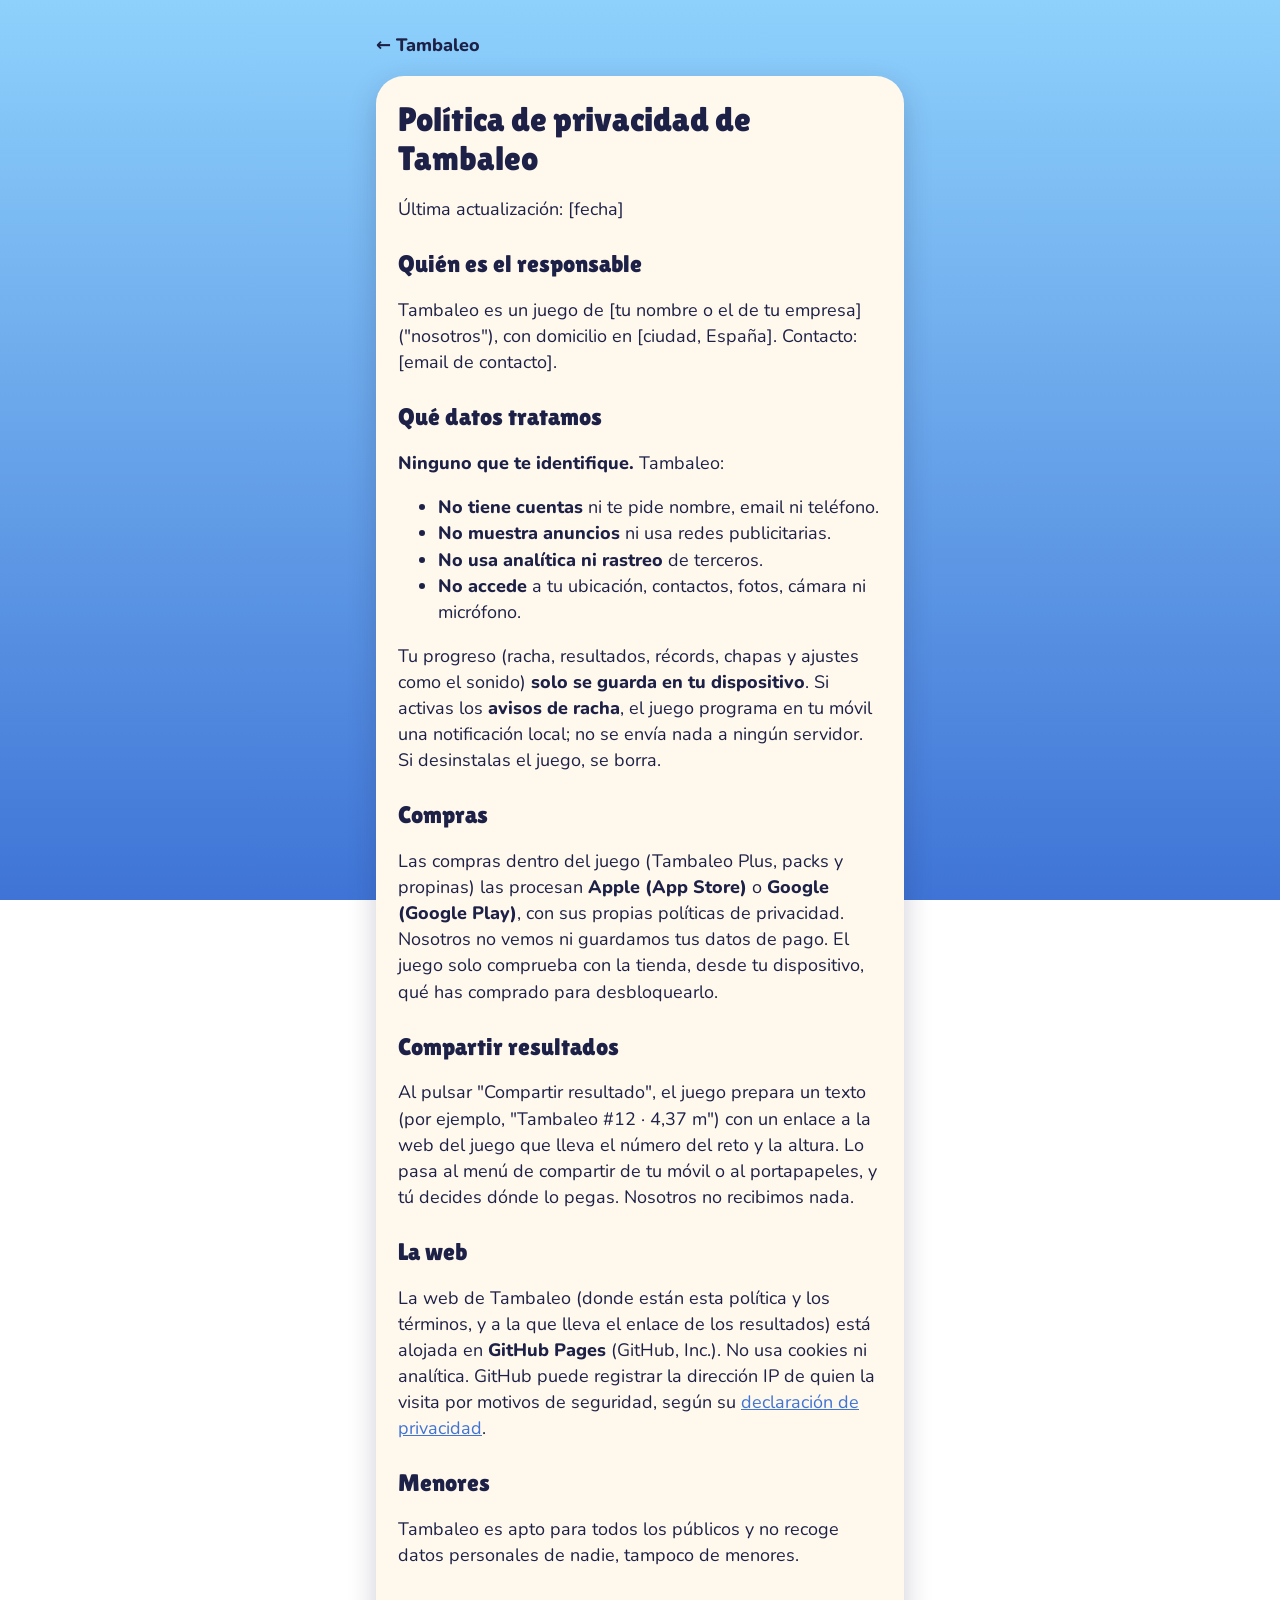
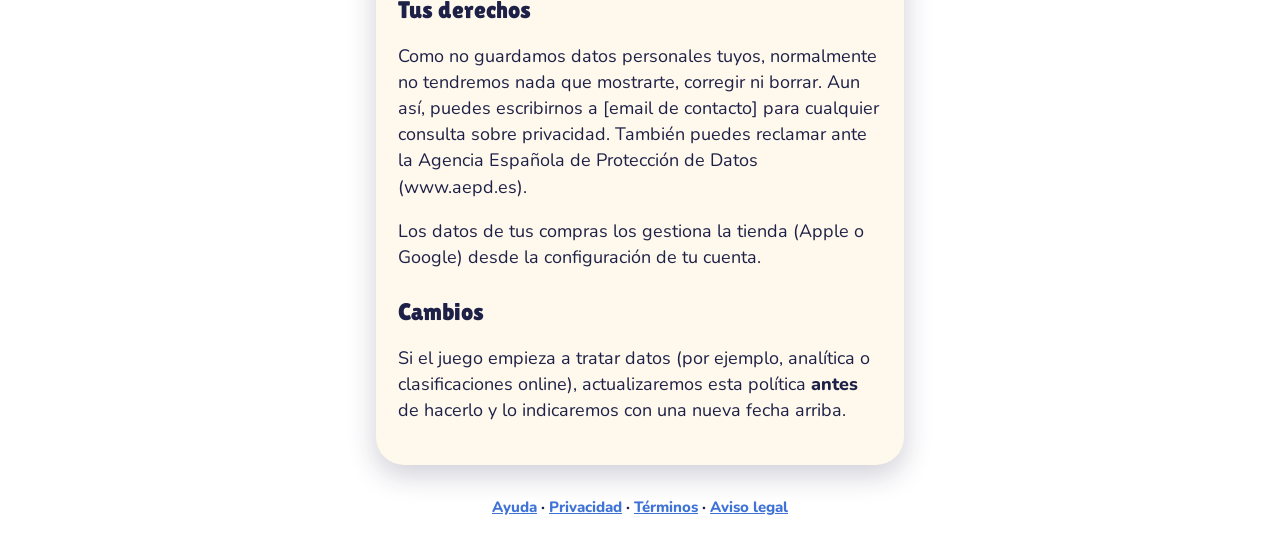
==== privacidad.html @ e9b84787 "Web de Tambaleo Página a la que lleva el resultado compartido (?r=reto&m=altura), ayuda y textos leg" ====
<!doctype html>
<html lang="es">
<head>
<meta charset="utf-8">
<meta name="viewport" content="width=device-width, initial-scale=1">
<title>Política de privacidad · Tambaleo</title>
<meta name="theme-color" content="#8ed1fc">
<link rel="icon" href="icon-192.png">
<link rel="stylesheet" href="estilo.css">
<link rel="canonical" href="https://asp161.github.io/tambaleo-web/">
</head>
<body class="doc">
<main>
<a class="back" href="./">← Tambaleo</a>
<article class="card">
<h1>Política de privacidad de Tambaleo</h1>
<p>Última actualización: [fecha]</p>
<h2>Quién es el responsable</h2>
<p>Tambaleo es un juego de [tu nombre o el de tu empresa] ("nosotros"), con domicilio en [ciudad, España]. Contacto: [email de contacto].</p>
<h2>Qué datos tratamos</h2>
<p><strong>Ninguno que te identifique.</strong> Tambaleo:</p>
<ul><li>
<strong>No tiene cuentas</strong> ni te pide nombre, email ni teléfono.
</li><li>
<strong>No muestra anuncios</strong> ni usa redes publicitarias.
</li><li>
<strong>No usa analítica ni rastreo</strong> de terceros.
</li><li>
<strong>No accede</strong> a tu ubicación, contactos, fotos, cámara ni micrófono.
</li></ul>
<p>Tu progreso (racha, resultados, récords, chapas y ajustes como el sonido) <strong>solo se guarda en tu dispositivo</strong>. Si activas los <strong>avisos de racha</strong>, el juego programa en tu móvil una notificación local; no se envía nada a ningún servidor. Si desinstalas el juego, se borra.</p>
<h2>Compras</h2>
<p>Las compras dentro del juego (Tambaleo Plus, packs y propinas) las procesan <strong>Apple (App Store)</strong> o <strong>Google (Google Play)</strong>, con sus propias políticas de privacidad. Nosotros no vemos ni guardamos tus datos de pago. El juego solo comprueba con la tienda, desde tu dispositivo, qué has comprado para desbloquearlo.</p>
<h2>Compartir resultados</h2>
<p>Al pulsar "Compartir resultado", el juego prepara un texto (por ejemplo, "Tambaleo #12 · 4,37 m") con un enlace a la web del juego que lleva el número del reto y la altura. Lo pasa al menú de compartir de tu móvil o al portapapeles, y tú decides dónde lo pegas. Nosotros no recibimos nada.</p>
<h2>La web</h2>
<p>La web de Tambaleo (donde están esta política y los términos, y a la que lleva el enlace de los resultados) está alojada en <strong>GitHub Pages</strong> (GitHub, Inc.). No usa cookies ni analítica. GitHub puede registrar la dirección IP de quien la visita por motivos de seguridad, según su <a href="https://docs.github.com/es/site-policy/privacy-policies/github-general-privacy-statement">declaración de privacidad</a>.</p>
<h2>Menores</h2>
<p>Tambaleo es apto para todos los públicos y no recoge datos personales de nadie, tampoco de menores.</p>
<h2>Tus derechos</h2>
<p>Como no guardamos datos personales tuyos, normalmente no tendremos nada que mostrarte, corregir ni borrar. Aun así, puedes escribirnos a [email de contacto] para cualquier consulta sobre privacidad. También puedes reclamar ante la Agencia Española de Protección de Datos (www.aepd.es).</p>
<p>Los datos de tus compras los gestiona la tienda (Apple o Google) desde la configuración de tu cuenta.</p>
<h2>Cambios</h2>
<p>Si el juego empieza a tratar datos (por ejemplo, analítica o clasificaciones online), actualizaremos esta política <strong>antes</strong> de hacerlo y lo indicaremos con una nueva fecha arriba.</p>
</article>
</main>
<footer><a href="soporte.html">Ayuda</a> · <a href="privacidad.html">Privacidad</a> · <a href="terminos.html">Términos</a> · <a href="aviso-legal.html">Aviso legal</a></footer>
</body>
</html>
---- estilo.css ----
/* Web de Tambaleo: mismos colores y letras que el juego. */
@font-face { font-family: Lilita; src: url(fonts/LilitaOne.woff2) format("woff2"); font-display: swap; }
@font-face { font-family: Nunito; src: url(fonts/Nunito-ExtraBold.woff2) format("woff2"); font-weight: 800; font-display: swap; }
@font-face { font-family: Nunito; src: url(fonts/Nunito-Regular.woff2) format("woff2"); font-weight: 400; font-display: swap; }

:root {
  --sky: #8ed1fc; --sky-deep: #3f74d6; --ink: #1e2147; --ink-soft: #4a4f7a;
  --paper: #fff8ec; --tomato: #ff5a36; --tomato-dark: #c73a1d;
  --mustard: #ffc845; --mustard-dark: #d69a12; --stone: #c9c3b8;
}
* { box-sizing: border-box; }
html { -webkit-text-size-adjust: 100%; }
body {
  margin: 0; min-height: 100vh; color: var(--ink);
  font: 800 18px/1.45 Nunito, system-ui, sans-serif;
  background: linear-gradient(var(--sky), var(--sky-deep)) fixed;
  display: flex; flex-direction: column; align-items: center;
}
main { width: 100%; max-width: 560px; padding: 32px 16px 8px; display: flex; flex-direction: column; align-items: center; gap: 18px; text-align: center; }
.icon { width: 96px; height: 96px; border-radius: 22px; box-shadow: 0 10px 24px rgba(30, 33, 71, .3); }
h1 {
  margin: 0; font: 400 clamp(56px, 16vw, 84px)/1 Lilita, sans-serif; color: var(--paper);
  -webkit-text-stroke: 10px var(--ink); paint-order: stroke fill; letter-spacing: 1px;
}
.tagline { margin: 0; font-size: 20px; }
.card {
  width: 100%; background: var(--paper); border-radius: 28px; padding: 24px 20px;
  box-shadow: 0 10px 28px rgba(30, 33, 71, .22);
}
.kicker { margin: 0; color: var(--ink-soft); font-size: 15px; letter-spacing: .5px; text-transform: uppercase; }
.height { margin: 4px 0 0; font: 400 72px/1.05 Lilita, sans-serif; }
.title { margin: 2px 0 8px; font-size: 22px; }
.ask { margin: 0; color: var(--ink-soft); }
.buttons { width: 100%; display: flex; flex-direction: column; gap: 12px; }
.btn {
  display: block; padding: 16px 20px 20px; border-radius: 24px; text-decoration: none;
  font: 400 24px/1.1 Lilita, sans-serif; color: var(--paper); background: var(--tomato);
  border-bottom: 7px solid var(--tomato-dark);
}
.btn.secondary { color: var(--ink); background: var(--mustard); border-bottom-color: var(--mustard-dark); }
.btn.off { color: var(--ink-soft); background: var(--paper); border-bottom-color: var(--stone); pointer-events: none; }
.shot { width: min(300px, 80%); border-radius: 26px; box-shadow: 0 18px 40px rgba(30, 33, 71, .35); }
.points { list-style: none; margin: 0; padding: 0; display: grid; gap: 8px; }
footer { padding: 24px 16px 32px; font-size: 15px; color: var(--ink); text-align: center; }
footer a { color: var(--ink); }

/* Textos legales */
.doc main { text-align: left; align-items: stretch; }
.doc .card { padding: 24px 22px; font-weight: 400; }
.doc h1 { font-size: 34px; -webkit-text-stroke: 0; color: var(--ink); text-align: left; letter-spacing: 0; line-height: 1.15; }
.doc h2 { font: 400 24px/1.2 Lilita, sans-serif; margin: 28px 0 6px; }
.doc strong { font-weight: 800; }
.doc a { color: var(--sky-deep); }
.doc .back { font-weight: 800; color: var(--ink); text-decoration: none; }
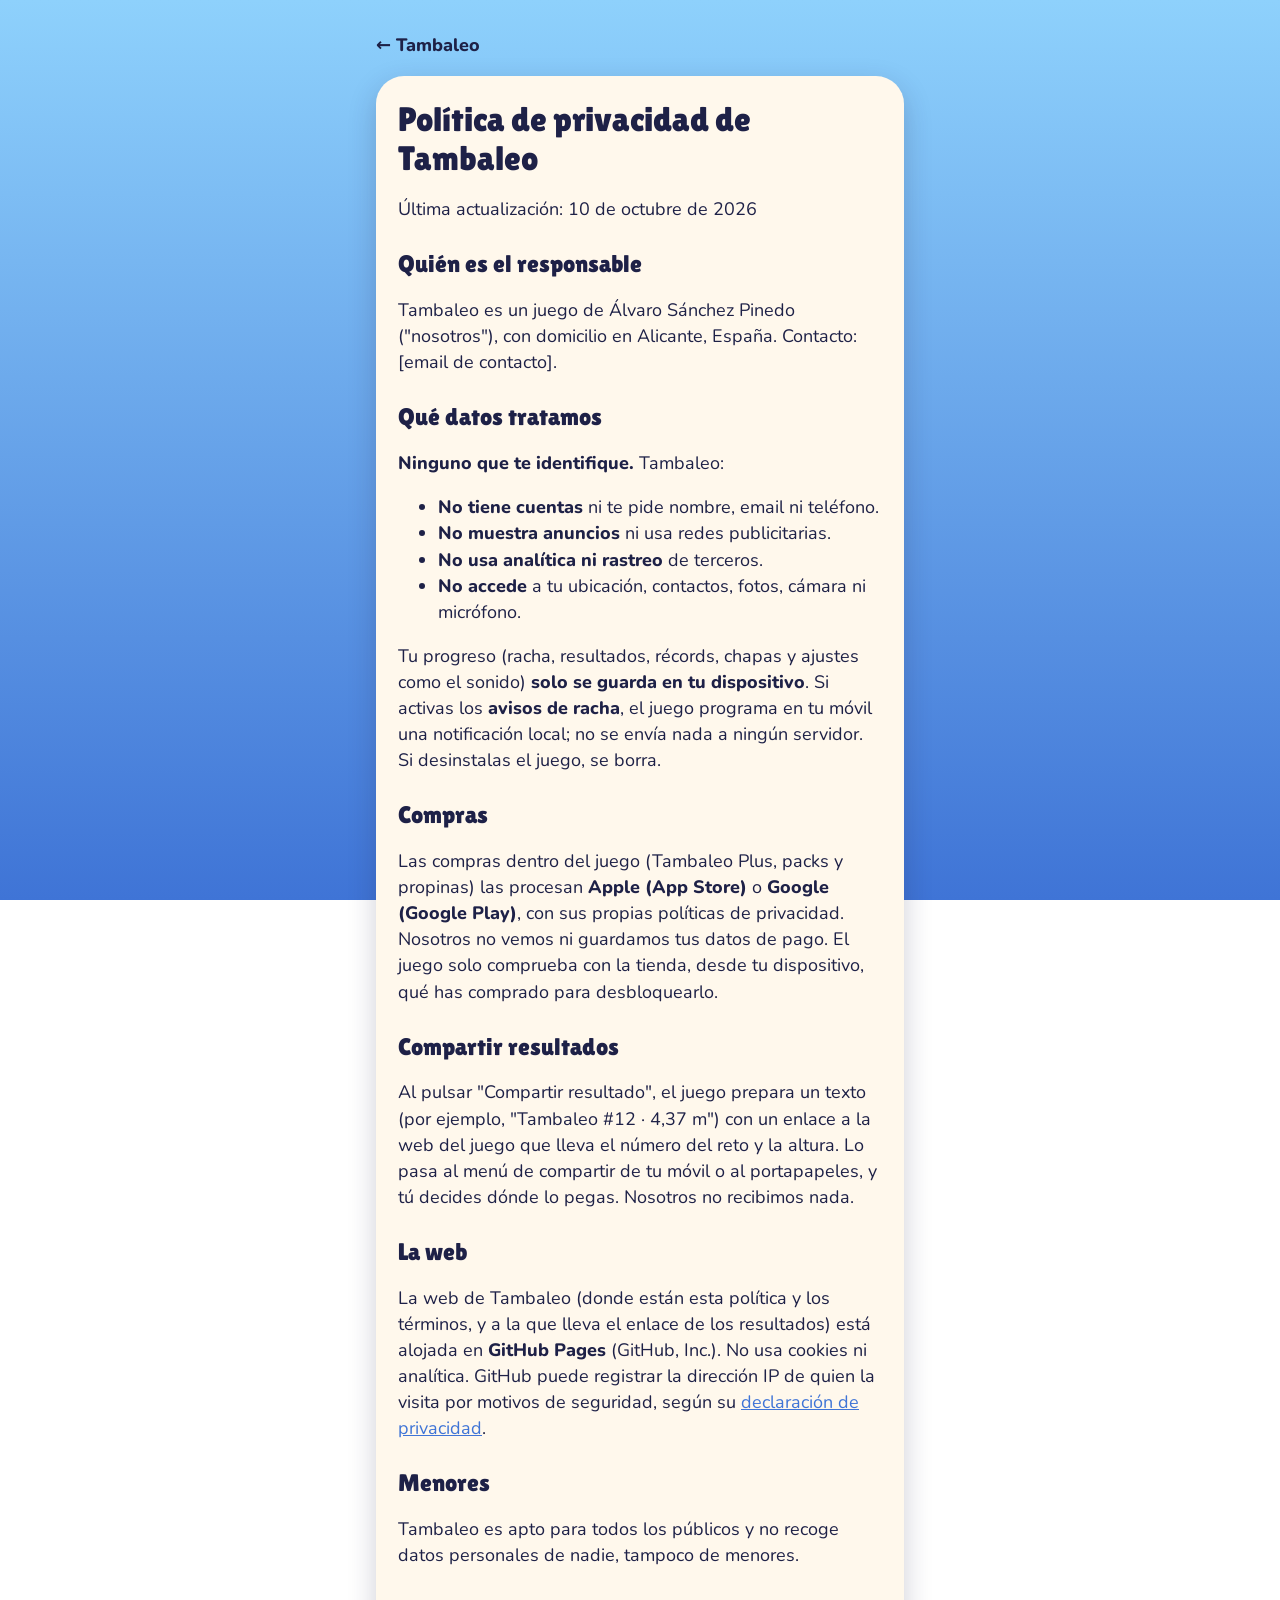
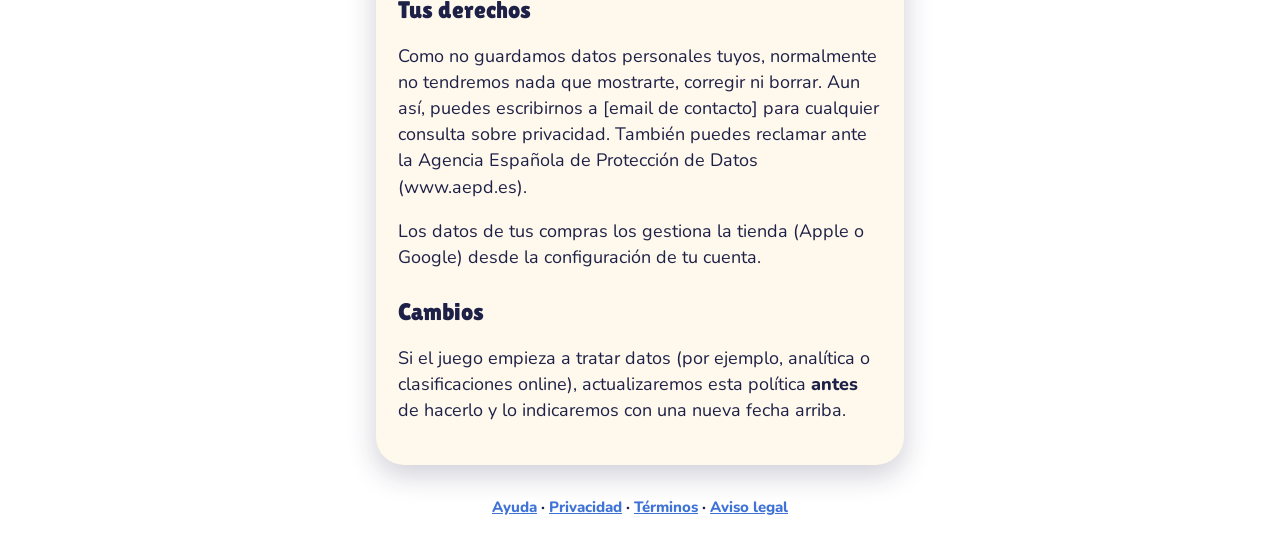
==== commit 5fed11ac: "Actualizar la web" ====
--- a/privacidad.html
+++ b/privacidad.html
@@ -14,9 +14,9 @@
 <a class="back" href="./">← Tambaleo</a>
 <article class="card">
 <h1>Política de privacidad de Tambaleo</h1>
-<p>Última actualización: [fecha]</p>
+<p>Última actualización: 10 de octubre de 2026</p>
 <h2>Quién es el responsable</h2>
-<p>Tambaleo es un juego de [tu nombre o el de tu empresa] ("nosotros"), con domicilio en [ciudad, España]. Contacto: [email de contacto].</p>
+<p>Tambaleo es un juego de Álvaro Sánchez Pinedo ("nosotros"), con domicilio en Alicante, España. Contacto: [email de contacto].</p>
 <h2>Qué datos tratamos</h2>
 <p><strong>Ninguno que te identifique.</strong> Tambaleo:</p>
 <ul><li>
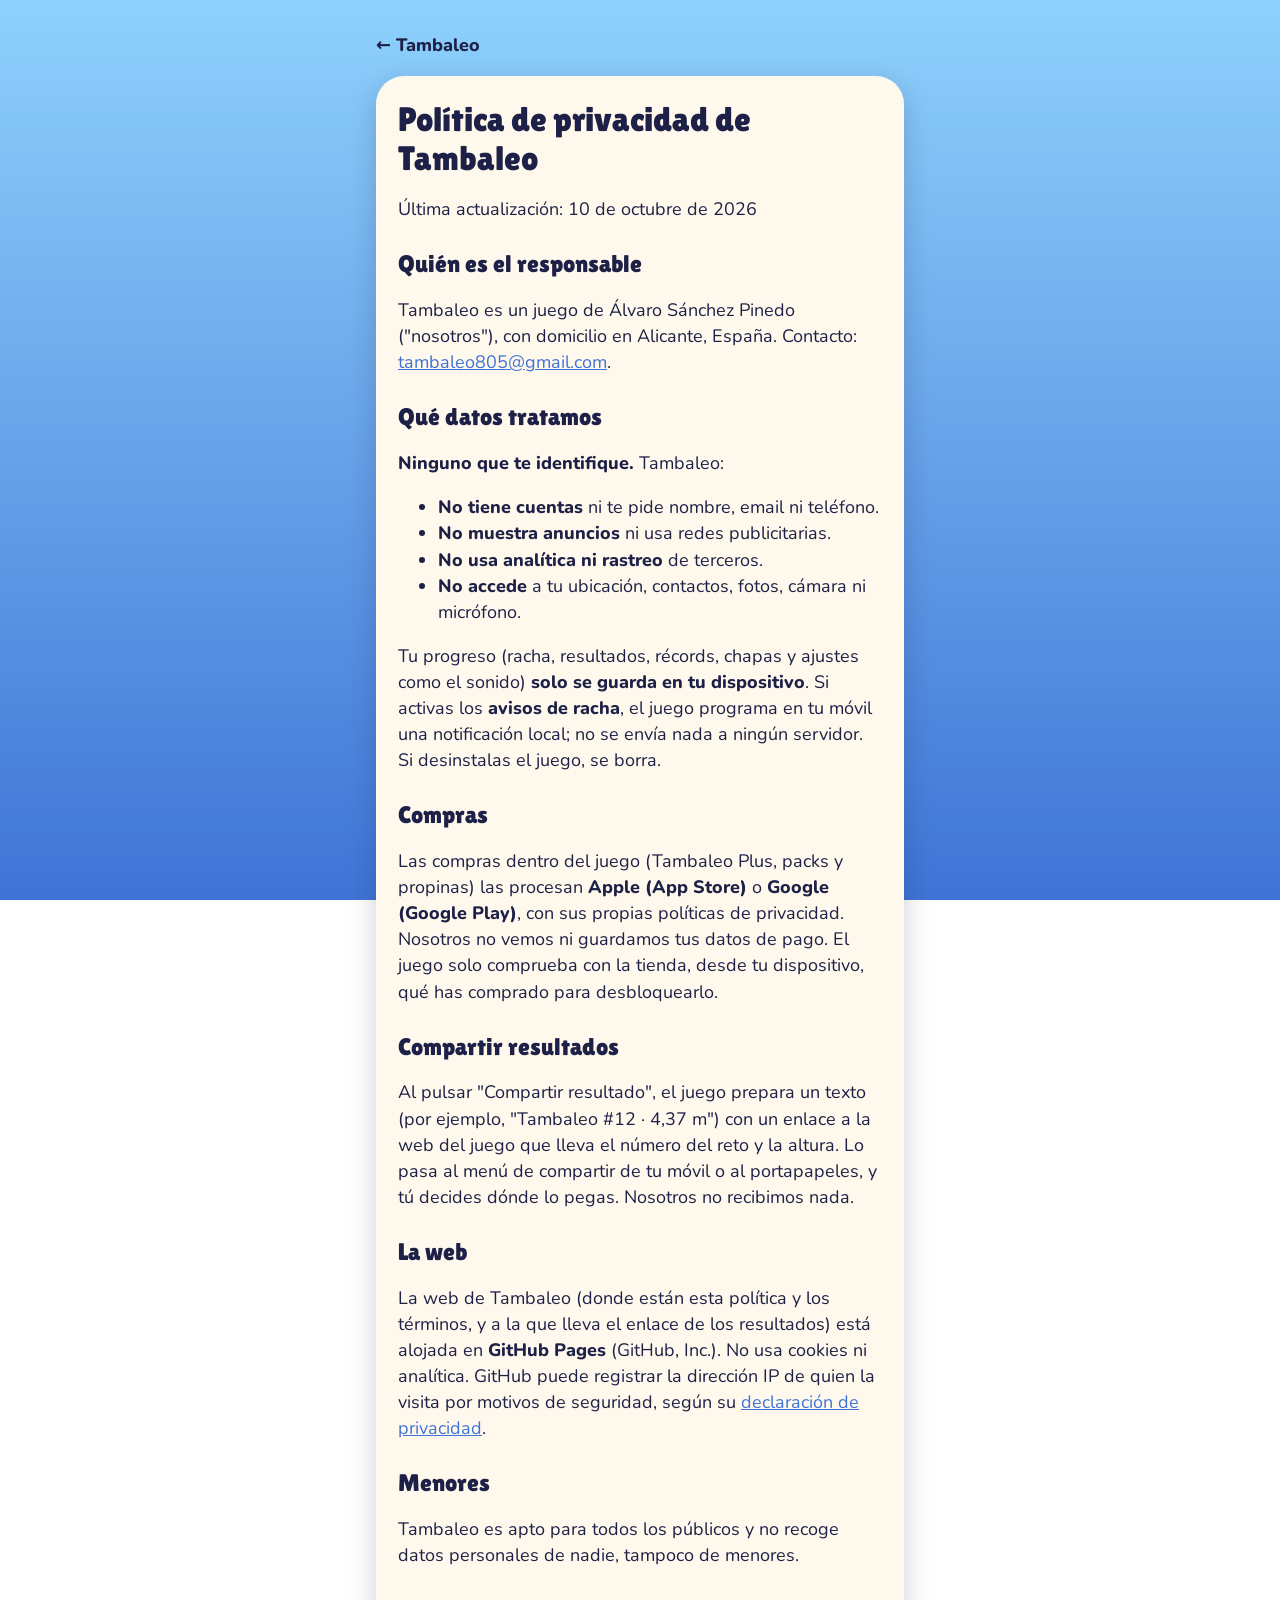
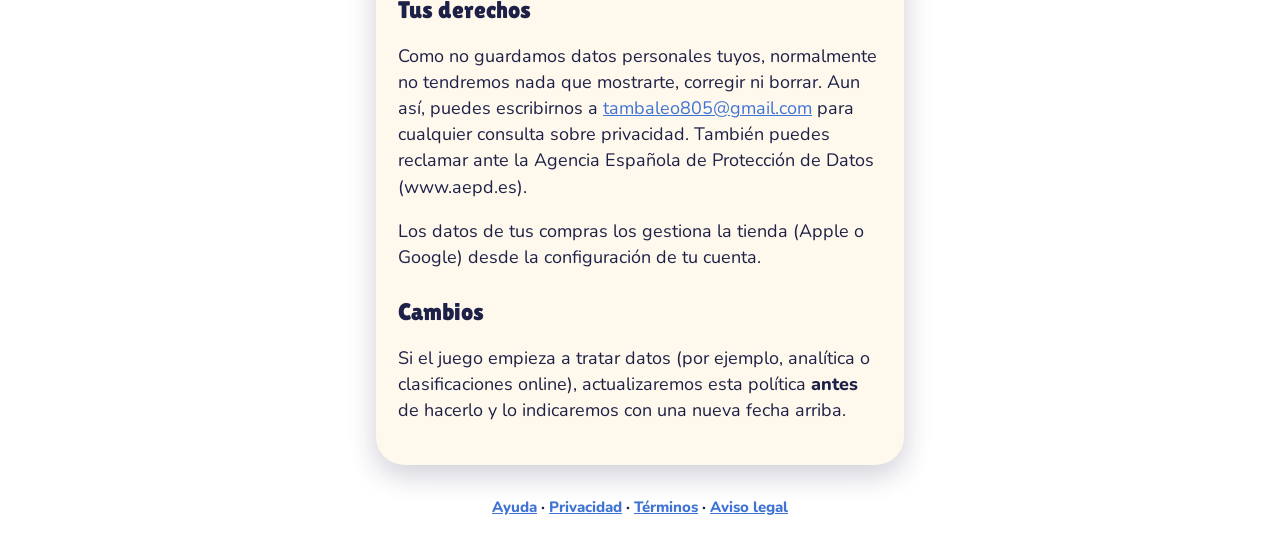
==== commit 0a288c67: "Actualizar la web" ====
--- a/privacidad.html
+++ b/privacidad.html
@@ -16,7 +16,7 @@
 <h1>Política de privacidad de Tambaleo</h1>
 <p>Última actualización: 10 de octubre de 2026</p>
 <h2>Quién es el responsable</h2>
-<p>Tambaleo es un juego de Álvaro Sánchez Pinedo ("nosotros"), con domicilio en Alicante, España. Contacto: [email de contacto].</p>
+<p>Tambaleo es un juego de Álvaro Sánchez Pinedo ("nosotros"), con domicilio en Alicante, España. Contacto: <a href="mailto:tambaleo805@gmail.com">tambaleo805@gmail.com</a>.</p>
 <h2>Qué datos tratamos</h2>
 <p><strong>Ninguno que te identifique.</strong> Tambaleo:</p>
 <ul><li>
@@ -38,7 +38,7 @@
 <h2>Menores</h2>
 <p>Tambaleo es apto para todos los públicos y no recoge datos personales de nadie, tampoco de menores.</p>
 <h2>Tus derechos</h2>
-<p>Como no guardamos datos personales tuyos, normalmente no tendremos nada que mostrarte, corregir ni borrar. Aun así, puedes escribirnos a [email de contacto] para cualquier consulta sobre privacidad. También puedes reclamar ante la Agencia Española de Protección de Datos (www.aepd.es).</p>
+<p>Como no guardamos datos personales tuyos, normalmente no tendremos nada que mostrarte, corregir ni borrar. Aun así, puedes escribirnos a <a href="mailto:tambaleo805@gmail.com">tambaleo805@gmail.com</a> para cualquier consulta sobre privacidad. También puedes reclamar ante la Agencia Española de Protección de Datos (www.aepd.es).</p>
 <p>Los datos de tus compras los gestiona la tienda (Apple o Google) desde la configuración de tu cuenta.</p>
 <h2>Cambios</h2>
 <p>Si el juego empieza a tratar datos (por ejemplo, analítica o clasificaciones online), actualizaremos esta política <strong>antes</strong> de hacerlo y lo indicaremos con una nueva fecha arriba.</p>
